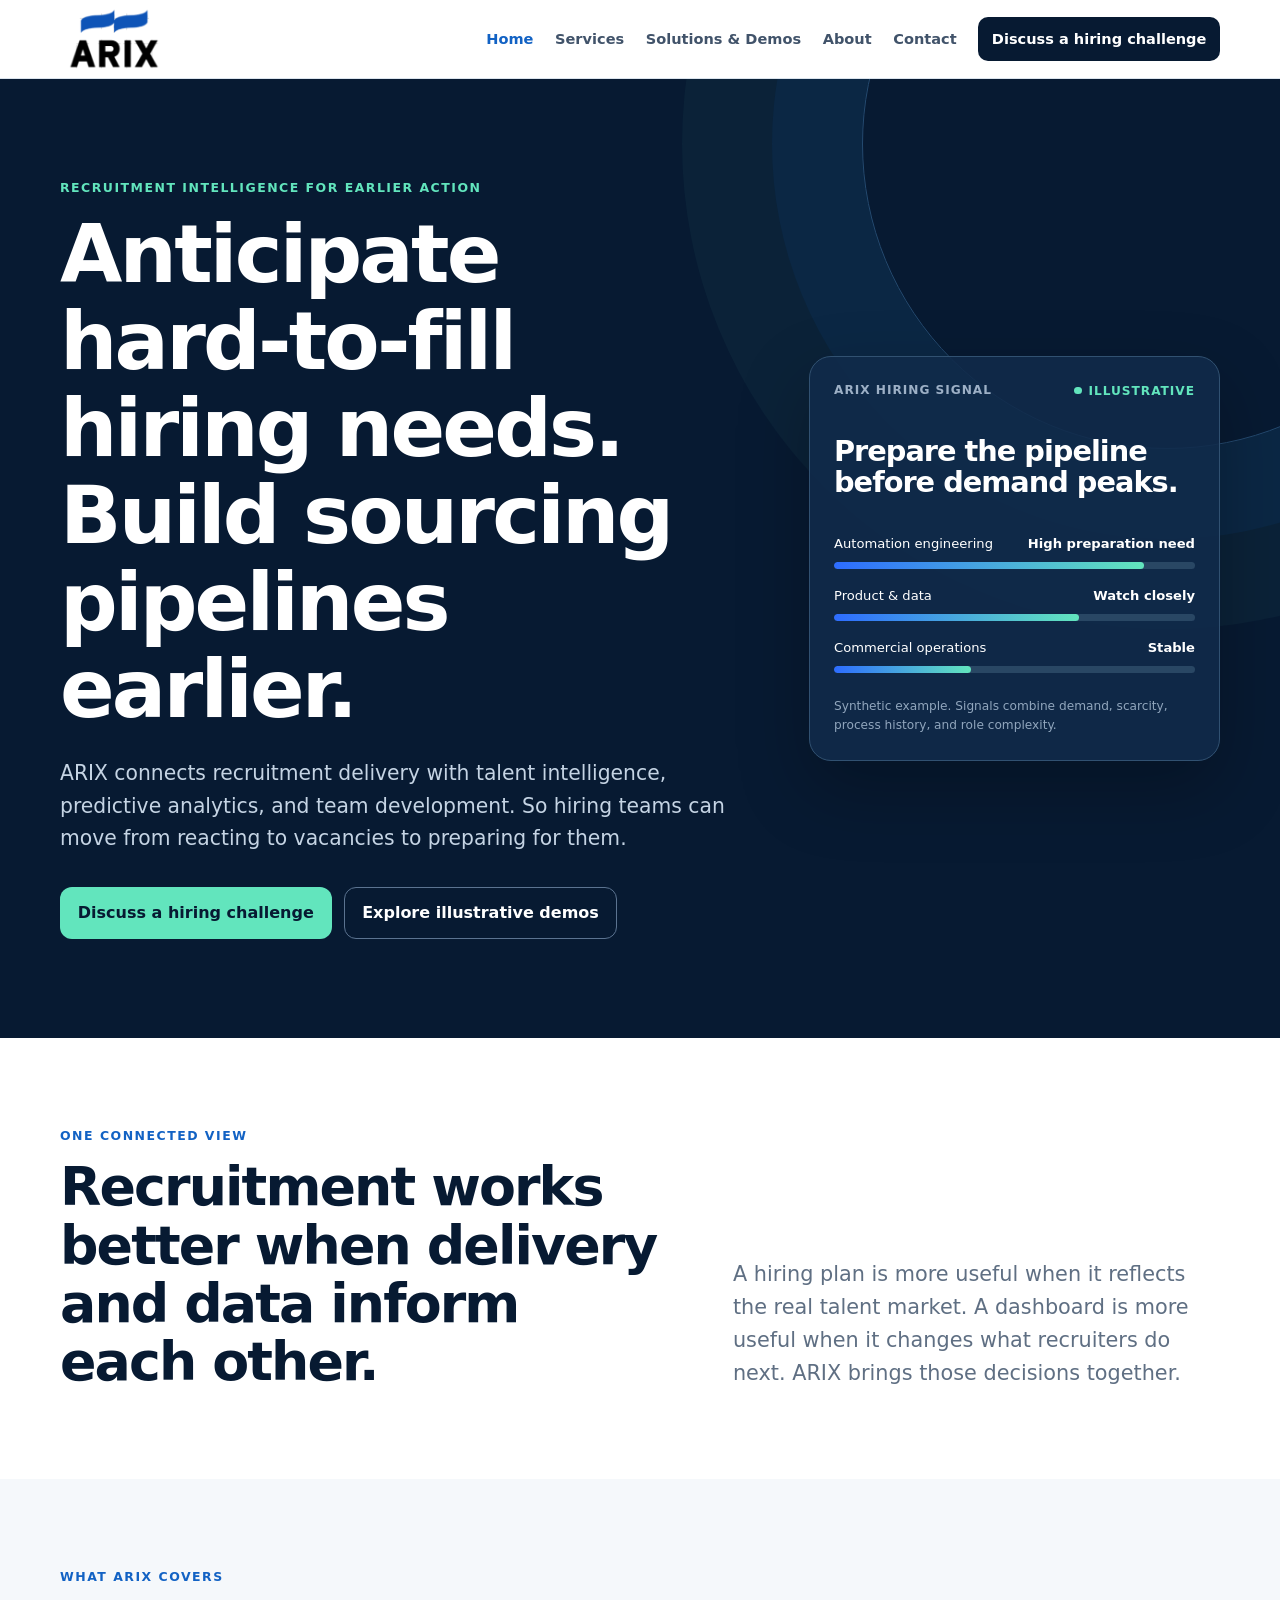
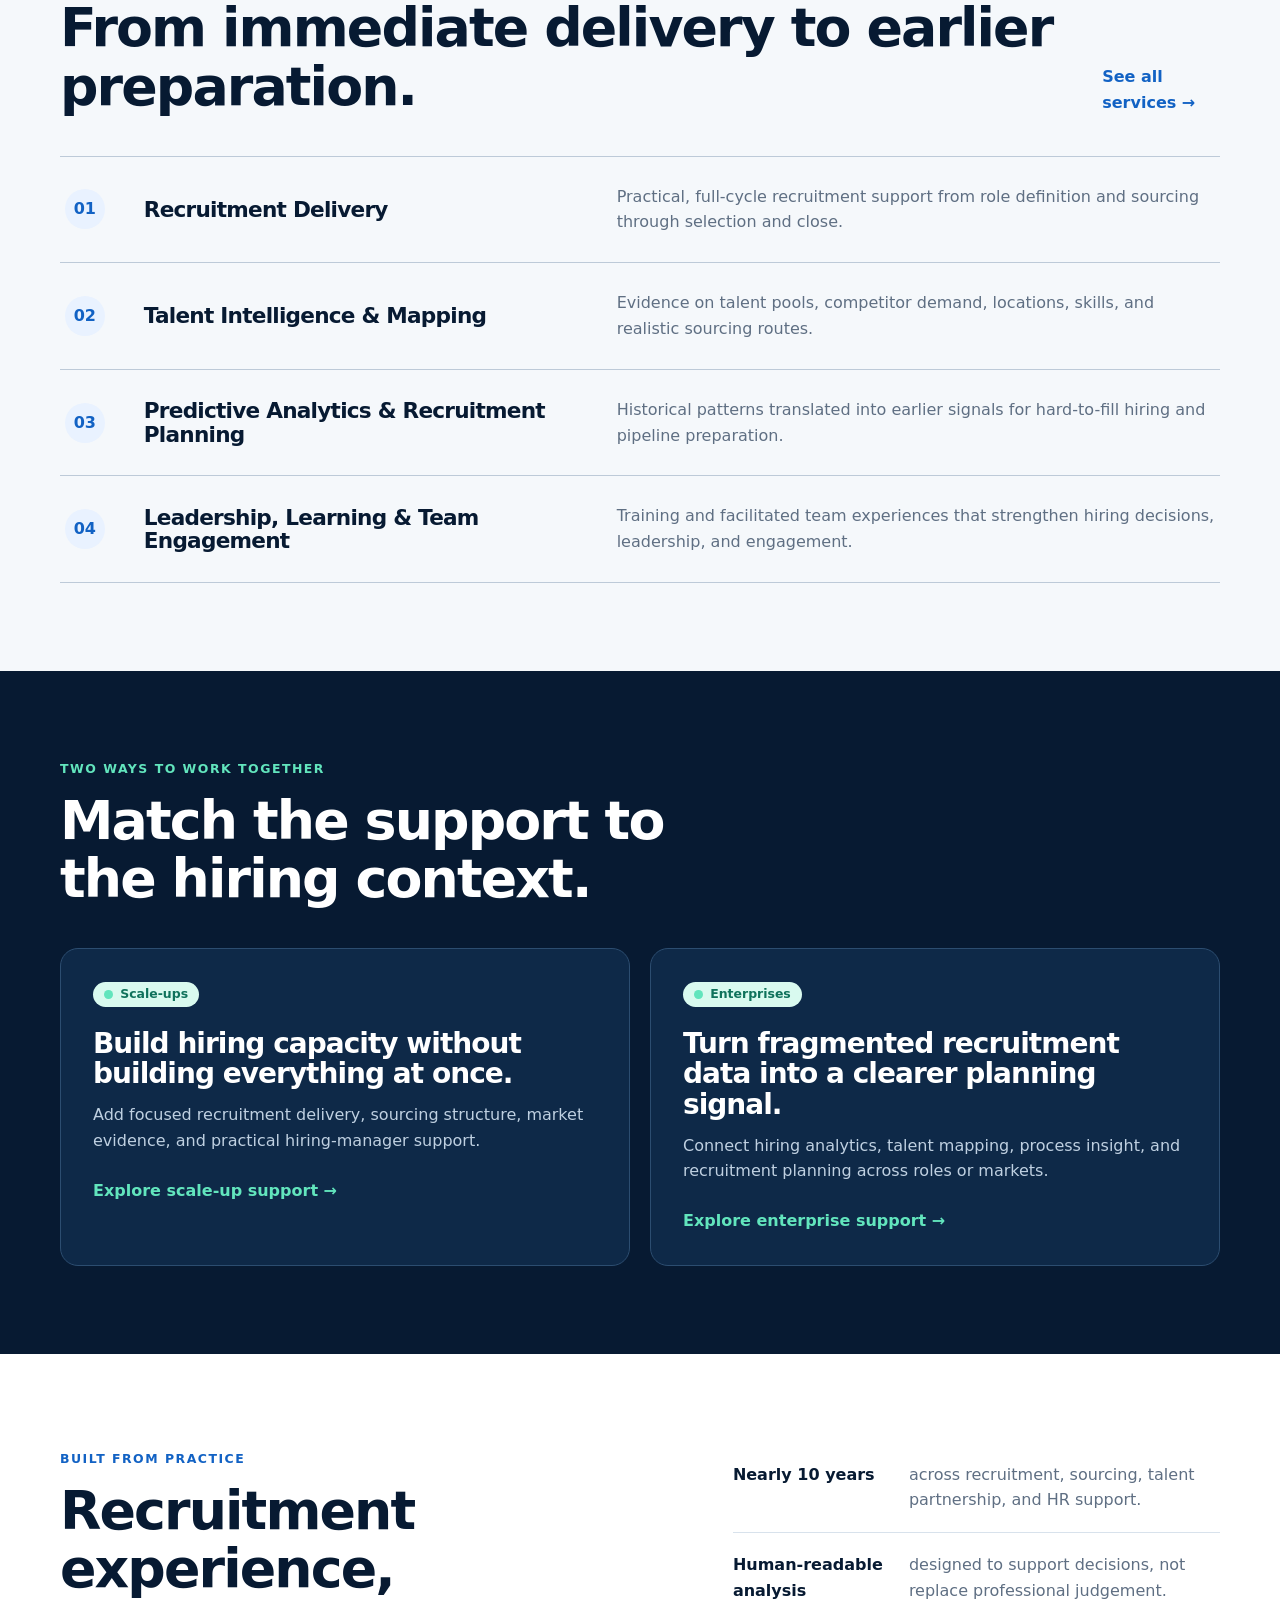
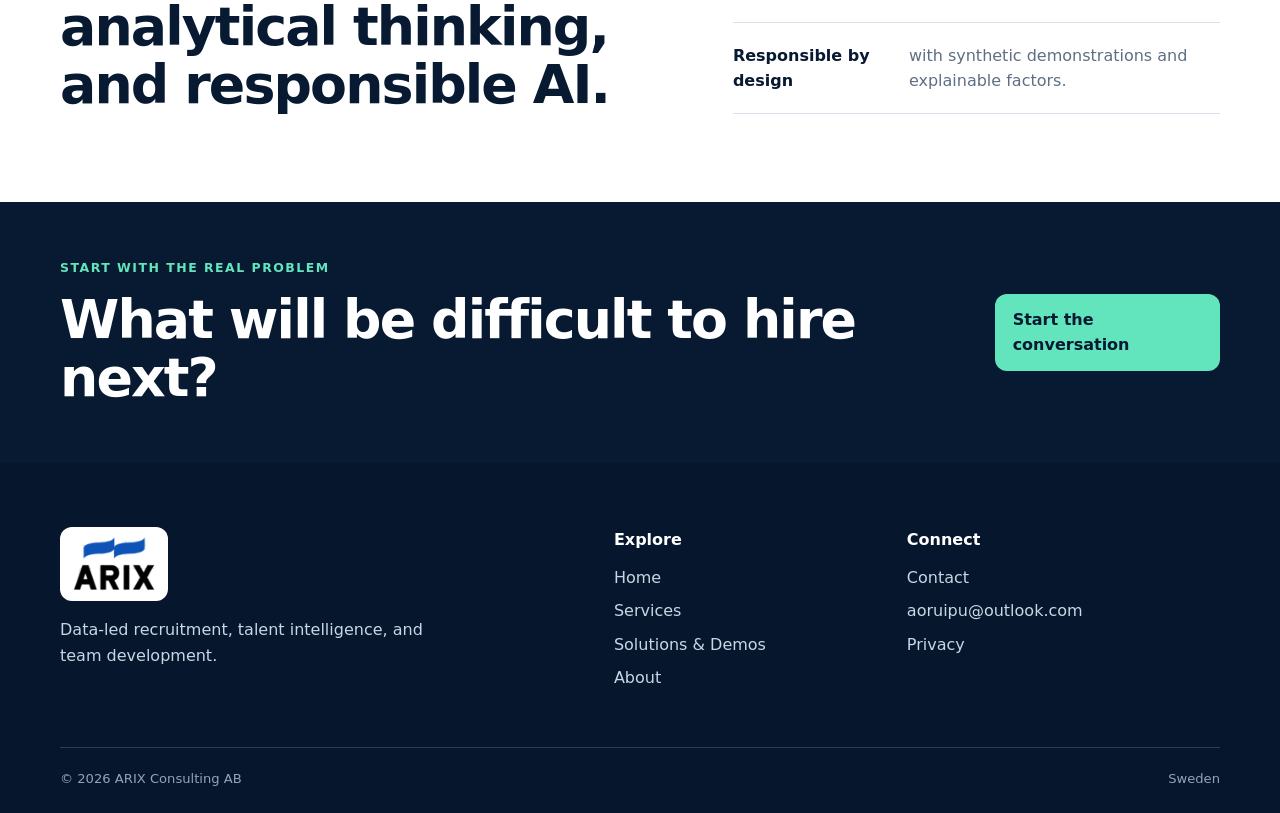
==== index.html @ 508da56c "Deploy ARIX consulting website" ====
<!DOCTYPE html><html lang="en"> <head><meta charset="UTF-8"><meta name="viewport" content="width=device-width"><meta name="description" content="Anticipate hard-to-fill hiring needs and build sourcing pipelines earlier with recruitment delivery, talent intelligence, predictive analytics, and team development."><meta name="theme-color" content="#071a32"><meta name="robots" content="index,follow"><link rel="icon" href="/favicon.svg"><link rel="canonical" href="https://example.com/"><title>ARIX | Data-led recruitment and talent intelligence</title><link rel="stylesheet" href="/_astro/index.DcB9G09a.css">
<link rel="stylesheet" href="/_astro/about.lXpp7TNr.css"><link rel="stylesheet" href="/site-fixes.css"></head> <body> <a class="skip-link" href="#main-content">Skip to content</a> <header class="site-header" data-astro-cid-3ef6ksr2> <div class="container nav-wrap" data-astro-cid-3ef6ksr2> <span class="brand" aria-label="ARIX" data-astro-cid-3ef6ksr2><img src="/brand/arix-logo-clean.png" width="108" height="66" alt="ARIX" data-astro-cid-3ef6ksr2></span> <button class="menu-button" type="button" aria-expanded="false" aria-controls="site-nav" data-astro-cid-3ef6ksr2><span data-astro-cid-3ef6ksr2></span><span data-astro-cid-3ef6ksr2></span><span data-astro-cid-3ef6ksr2></span><span class="sr-only" data-astro-cid-3ef6ksr2>Open navigation</span></button> <nav id="site-nav" aria-label="Primary navigation" data-astro-cid-3ef6ksr2> <a class="active" href="/" data-astro-cid-3ef6ksr2>Home</a><a href="/services/" data-astro-cid-3ef6ksr2>Services</a><a href="/solutions/" data-astro-cid-3ef6ksr2>Solutions &amp; Demos</a><a href="/about/" data-astro-cid-3ef6ksr2>About</a><a href="/contact/" data-astro-cid-3ef6ksr2>Contact</a> <a class="nav-cta" href="/contact/" data-astro-cid-3ef6ksr2>Discuss a hiring challenge</a> </nav> </div> </header> <script type="module">const t=document.querySelector(".menu-button"),n=document.querySelector("#site-nav");t?.addEventListener("click",()=>{const e=t.getAttribute("aria-expanded")==="true";t.setAttribute("aria-expanded",String(!e)),n?.classList.toggle("open",!e)});</script>  <main id="main-content"> <section class="hero" data-astro-cid-j7pv25f6> <div class="container hero-grid" data-astro-cid-j7pv25f6> <div data-astro-cid-j7pv25f6> <p class="eyebrow mint" data-astro-cid-j7pv25f6>Recruitment intelligence for earlier action</p> <h1 data-astro-cid-j7pv25f6>Anticipate hard-to-fill hiring needs. Build sourcing pipelines earlier.</h1> <p class="hero-lede" data-astro-cid-j7pv25f6>ARIX connects recruitment delivery with talent intelligence, predictive analytics, and team development. So hiring teams can move from reacting to vacancies to preparing for them.</p> <div class="button-row" data-astro-cid-j7pv25f6><a class="button mint" href="/contact/" data-astro-cid-j7pv25f6>Discuss a hiring challenge</a><a class="button hero-secondary" href="/solutions/" data-astro-cid-j7pv25f6>Explore illustrative demos</a></div> </div> <div class="signal-card" aria-label="Illustrative hiring signal preview" data-astro-cid-j7pv25f6> <div class="signal-top" data-astro-cid-j7pv25f6><span data-astro-cid-j7pv25f6>ARIX hiring signal</span><span class="live" data-astro-cid-j7pv25f6><i data-astro-cid-j7pv25f6></i> Illustrative</span></div> <h2 data-astro-cid-j7pv25f6>Prepare the pipeline before demand peaks.</h2> <div class="signal-row" data-astro-cid-j7pv25f6><span data-astro-cid-j7pv25f6>Automation engineering</span><strong data-astro-cid-j7pv25f6>High preparation need</strong></div> <div class="meter" data-astro-cid-j7pv25f6><i style="width:86%" data-astro-cid-j7pv25f6></i></div> <div class="signal-row" data-astro-cid-j7pv25f6><span data-astro-cid-j7pv25f6>Product & data</span><strong data-astro-cid-j7pv25f6>Watch closely</strong></div> <div class="meter" data-astro-cid-j7pv25f6><i style="width:68%" data-astro-cid-j7pv25f6></i></div> <div class="signal-row" data-astro-cid-j7pv25f6><span data-astro-cid-j7pv25f6>Commercial operations</span><strong data-astro-cid-j7pv25f6>Stable</strong></div> <div class="meter" data-astro-cid-j7pv25f6><i style="width:38%" data-astro-cid-j7pv25f6></i></div> <p class="small-note" data-astro-cid-j7pv25f6>Synthetic example. Signals combine demand, scarcity, process history, and role complexity.</p> </div> </div> </section> <section class="section intro" data-astro-cid-j7pv25f6> <div class="container intro-grid" data-astro-cid-j7pv25f6> <div data-astro-cid-j7pv25f6><p class="eyebrow" data-astro-cid-j7pv25f6>One connected view</p><h2 data-astro-cid-j7pv25f6>Recruitment works better when delivery and data inform each other.</h2></div> <div data-astro-cid-j7pv25f6><p class="lede" data-astro-cid-j7pv25f6>A hiring plan is more useful when it reflects the real talent market. A dashboard is more useful when it changes what recruiters do next. ARIX brings those decisions together.</p></div> </div> </section> <section class="section services-section" data-astro-cid-j7pv25f6> <div class="container" data-astro-cid-j7pv25f6> <div class="section-head" data-astro-cid-j7pv25f6><div data-astro-cid-j7pv25f6><p class="eyebrow" data-astro-cid-j7pv25f6>What ARIX covers</p><h2 data-astro-cid-j7pv25f6>From immediate delivery to earlier preparation.</h2></div><a href="/services/" data-astro-cid-j7pv25f6>See all services <span aria-hidden="true" data-astro-cid-j7pv25f6>→</span></a></div> <div class="service-list" data-astro-cid-j7pv25f6><article data-astro-cid-j7pv25f6><span data-astro-cid-j7pv25f6>01</span><h3 data-astro-cid-j7pv25f6>Recruitment Delivery</h3><p data-astro-cid-j7pv25f6>Practical, full-cycle recruitment support from role definition and sourcing through selection and close.</p></article><article data-astro-cid-j7pv25f6><span data-astro-cid-j7pv25f6>02</span><h3 data-astro-cid-j7pv25f6>Talent Intelligence &amp; Mapping</h3><p data-astro-cid-j7pv25f6>Evidence on talent pools, competitor demand, locations, skills, and realistic sourcing routes.</p></article><article data-astro-cid-j7pv25f6><span data-astro-cid-j7pv25f6>03</span><h3 data-astro-cid-j7pv25f6>Predictive Analytics &amp; Recruitment Planning</h3><p data-astro-cid-j7pv25f6>Historical patterns translated into earlier signals for hard-to-fill hiring and pipeline preparation.</p></article><article data-astro-cid-j7pv25f6><span data-astro-cid-j7pv25f6>04</span><h3 data-astro-cid-j7pv25f6>Leadership, Learning &amp; Team Engagement</h3><p data-astro-cid-j7pv25f6>Training and facilitated team experiences that strengthen hiring decisions, leadership, and engagement.</p></article></div> </div> </section> <section class="section audience-section" data-astro-cid-j7pv25f6> <div class="container" data-astro-cid-j7pv25f6><p class="eyebrow mint" data-astro-cid-j7pv25f6>Two ways to work together</p><h2 data-astro-cid-j7pv25f6>Match the support to the hiring context.</h2> <div class="grid-2 audience-grid" data-astro-cid-j7pv25f6> <article data-astro-cid-j7pv25f6><span class="pill" data-astro-cid-j7pv25f6><i class="dot" data-astro-cid-j7pv25f6></i> Scale-ups</span><h3 data-astro-cid-j7pv25f6>Build hiring capacity without building everything at once.</h3><p data-astro-cid-j7pv25f6>Add focused recruitment delivery, sourcing structure, market evidence, and practical hiring-manager support.</p><a href="/contact/?interest=Recruitment%20Delivery" data-astro-cid-j7pv25f6>Explore scale-up support →</a></article> <article data-astro-cid-j7pv25f6><span class="pill" data-astro-cid-j7pv25f6><i class="dot" data-astro-cid-j7pv25f6></i> Enterprises</span><h3 data-astro-cid-j7pv25f6>Turn fragmented recruitment data into a clearer planning signal.</h3><p data-astro-cid-j7pv25f6>Connect hiring analytics, talent mapping, process insight, and recruitment planning across roles or markets.</p><a href="/contact/?interest=Predictive%20Analytics" data-astro-cid-j7pv25f6>Explore enterprise support →</a></article> </div> </div> </section> <section class="section proof-section" data-astro-cid-j7pv25f6> <div class="container proof-grid" data-astro-cid-j7pv25f6><div data-astro-cid-j7pv25f6><p class="eyebrow" data-astro-cid-j7pv25f6>Built from practice</p><h2 data-astro-cid-j7pv25f6>Recruitment experience, analytical thinking, and responsible AI.</h2></div><div class="proof-points" data-astro-cid-j7pv25f6><p data-astro-cid-j7pv25f6><strong data-astro-cid-j7pv25f6>Nearly 10 years</strong><span data-astro-cid-j7pv25f6>across recruitment, sourcing, talent partnership, and HR support.</span></p><p data-astro-cid-j7pv25f6><strong data-astro-cid-j7pv25f6>Human-readable analysis</strong><span data-astro-cid-j7pv25f6>designed to support decisions, not replace professional judgement.</span></p><p data-astro-cid-j7pv25f6><strong data-astro-cid-j7pv25f6>Responsible by design</strong><span data-astro-cid-j7pv25f6>with synthetic demonstrations and explainable factors.</span></p></div></div> </section> <section class="section-sm cta" data-astro-cid-j7pv25f6><div class="container cta-inner" data-astro-cid-j7pv25f6><div data-astro-cid-j7pv25f6><p class="eyebrow mint" data-astro-cid-j7pv25f6>Start with the real problem</p><h2 data-astro-cid-j7pv25f6>What will be difficult to hire next?</h2></div><a class="button mint" href="/contact/" data-astro-cid-j7pv25f6>Start the conversation</a></div></section> </main> <footer data-astro-cid-sz7xmlte> <div class="container footer-grid" data-astro-cid-sz7xmlte> <div data-astro-cid-sz7xmlte><img src="/brand/arix-logo-clean.png" width="96" height="76" alt="ARIX" data-astro-cid-sz7xmlte><p data-astro-cid-sz7xmlte>Data-led recruitment, talent intelligence, and team development.</p></div> <div data-astro-cid-sz7xmlte><strong data-astro-cid-sz7xmlte>Explore</strong><a href="/" data-astro-cid-sz7xmlte>Home</a><a href="/services/" data-astro-cid-sz7xmlte>Services</a><a href="/solutions/" data-astro-cid-sz7xmlte>Solutions & Demos</a><a href="/about/" data-astro-cid-sz7xmlte>About</a></div> <div data-astro-cid-sz7xmlte><strong data-astro-cid-sz7xmlte>Connect</strong><a href="/contact/" data-astro-cid-sz7xmlte>Contact</a><a href="mailto:aoruipu@outlook.com" data-astro-cid-sz7xmlte>aoruipu@outlook.com</a><a href="/privacy/" data-astro-cid-sz7xmlte>Privacy</a></div> </div> <div class="container legal" data-astro-cid-sz7xmlte><span data-astro-cid-sz7xmlte>© 2026 ARIX Consulting AB</span><span data-astro-cid-sz7xmlte>Sweden</span></div> </footer>  </body></html>
---- _astro/index.DcB9G09a.css ----
.hero[data-astro-cid-j7pv25f6]{position:relative;overflow:hidden;padding:6.2rem 0;background:var(--navy);color:#fff}.hero[data-astro-cid-j7pv25f6]:after{content:"";position:absolute;right:-12rem;top:-15rem;width:38rem;height:38rem;border:1px solid #244a70;border-radius:50%;box-shadow:0 0 0 90px #1262c414,0 0 0 180px #62e5bd0a}.hero-grid[data-astro-cid-j7pv25f6]{position:relative;z-index:1;display:grid;grid-template-columns:1.25fr .75fr;align-items:center;gap:4rem}.hero[data-astro-cid-j7pv25f6] h1[data-astro-cid-j7pv25f6]{color:#fff;font-size:clamp(3rem,6.3vw,6.15rem)}.hero-lede[data-astro-cid-j7pv25f6]{max-width:780px;margin:1.5rem 0 2rem;color:#c5d4e4;font-size:clamp(1.05rem,1.9vw,1.27rem)}.hero-secondary[data-astro-cid-j7pv25f6]{color:#fff;border-color:#5b7390;background:transparent}.hero-secondary[data-astro-cid-j7pv25f6]:hover{background:#102b4b}.signal-card[data-astro-cid-j7pv25f6]{padding:1.5rem;border:1px solid #315171;border-radius:22px;background:#102b4be0;box-shadow:0 28px 70px #00000040}.signal-top[data-astro-cid-j7pv25f6]{display:flex;justify-content:space-between;color:#9db0c6;font-size:.76rem;font-weight:800;text-transform:uppercase;letter-spacing:.08em}.live[data-astro-cid-j7pv25f6]{color:var(--mint)}.live[data-astro-cid-j7pv25f6] i[data-astro-cid-j7pv25f6]{display:inline-block;width:.48rem;height:.48rem;border-radius:50%;background:currentColor}.signal-card[data-astro-cid-j7pv25f6] h2[data-astro-cid-j7pv25f6]{margin:2.2rem 0;color:#fff;font-size:1.8rem}.signal-row[data-astro-cid-j7pv25f6]{display:flex;justify-content:space-between;gap:1rem;margin-top:1rem;font-size:.82rem}.signal-row[data-astro-cid-j7pv25f6] strong[data-astro-cid-j7pv25f6]{color:#fff;text-align:right}.meter[data-astro-cid-j7pv25f6]{height:7px;margin-top:.5rem;overflow:hidden;border-radius:9px;background:#294764}.meter[data-astro-cid-j7pv25f6] i[data-astro-cid-j7pv25f6]{display:block;height:100%;border-radius:inherit;background:linear-gradient(90deg,var(--blue-bright),var(--mint))}.small-note[data-astro-cid-j7pv25f6]{margin-top:1.5rem;color:#91a6bd;font-size:.76rem}.intro-grid[data-astro-cid-j7pv25f6],.proof-grid[data-astro-cid-j7pv25f6]{display:grid;grid-template-columns:1fr .8fr;align-items:end;gap:4rem}.services-section[data-astro-cid-j7pv25f6]{background:var(--surface)}.section-head[data-astro-cid-j7pv25f6]{display:flex;align-items:end;justify-content:space-between;gap:2rem;margin-bottom:2.5rem}.section-head[data-astro-cid-j7pv25f6] a[data-astro-cid-j7pv25f6]{color:var(--blue);font-weight:800;text-decoration:none}.service-list[data-astro-cid-j7pv25f6]{border-top:1px solid #bdcad8}.service-list[data-astro-cid-j7pv25f6] article[data-astro-cid-j7pv25f6]{display:grid;grid-template-columns:55px .75fr 1fr;align-items:start;gap:1.5rem;padding:1.7rem .3rem;border-bottom:1px solid #bdcad8}.service-list[data-astro-cid-j7pv25f6] article[data-astro-cid-j7pv25f6]>span[data-astro-cid-j7pv25f6]{color:var(--blue);font-weight:850}.service-list[data-astro-cid-j7pv25f6] p[data-astro-cid-j7pv25f6]{color:var(--muted)}.audience-section[data-astro-cid-j7pv25f6]{background:var(--navy);color:#fff}.audience-section[data-astro-cid-j7pv25f6] h2[data-astro-cid-j7pv25f6]{max-width:700px;color:#fff}.audience-grid[data-astro-cid-j7pv25f6]{margin-top:2.5rem}.audience-grid[data-astro-cid-j7pv25f6] article[data-astro-cid-j7pv25f6]{padding:2rem;border:1px solid #2c4d70;border-radius:var(--radius);background:#0e2948}.audience-grid[data-astro-cid-j7pv25f6] h3[data-astro-cid-j7pv25f6]{margin:1.4rem 0 .8rem;color:#fff;font-size:1.75rem}.audience-grid[data-astro-cid-j7pv25f6] p[data-astro-cid-j7pv25f6]{color:#bfd0e1}.audience-grid[data-astro-cid-j7pv25f6] a[data-astro-cid-j7pv25f6]{display:inline-block;margin-top:1.5rem;color:var(--mint);font-weight:800;text-decoration:none}.proof-points[data-astro-cid-j7pv25f6] p[data-astro-cid-j7pv25f6]{display:grid;grid-template-columns:160px 1fr;gap:1rem;padding:1.2rem 0;border-bottom:1px solid var(--line)}.proof-points[data-astro-cid-j7pv25f6] strong[data-astro-cid-j7pv25f6]{color:var(--navy)}.proof-points[data-astro-cid-j7pv25f6] span[data-astro-cid-j7pv25f6]{color:var(--muted)}.cta[data-astro-cid-j7pv25f6]{background:var(--navy)}.cta-inner[data-astro-cid-j7pv25f6]{display:flex;align-items:center;justify-content:space-between;gap:2rem}.cta[data-astro-cid-j7pv25f6] h2[data-astro-cid-j7pv25f6]{color:#fff}@media(max-width:900px){.hero-grid[data-astro-cid-j7pv25f6]{grid-template-columns:1fr}.signal-card[data-astro-cid-j7pv25f6]{max-width:650px}.intro-grid[data-astro-cid-j7pv25f6],.proof-grid[data-astro-cid-j7pv25f6]{grid-template-columns:1fr;gap:2rem}.service-list[data-astro-cid-j7pv25f6] article[data-astro-cid-j7pv25f6]{grid-template-columns:42px 1fr}.service-list[data-astro-cid-j7pv25f6] p[data-astro-cid-j7pv25f6]{grid-column:2}}@media(max-width:620px){.hero[data-astro-cid-j7pv25f6]{padding:4.2rem 0}.section-head[data-astro-cid-j7pv25f6],.cta-inner[data-astro-cid-j7pv25f6]{align-items:flex-start;flex-direction:column}.service-list[data-astro-cid-j7pv25f6] article[data-astro-cid-j7pv25f6]{gap:.7rem}.proof-points[data-astro-cid-j7pv25f6] p[data-astro-cid-j7pv25f6]{grid-template-columns:1fr;gap:.3rem}}
---- _astro/about.lXpp7TNr.css ----
.site-header[data-astro-cid-3ef6ksr2]{position:sticky;top:0;z-index:50;border-bottom:1px solid rgba(216,226,236,.9);background:#fffffff0;backdrop-filter:blur(14px)}.nav-wrap[data-astro-cid-3ef6ksr2]{display:flex;min-height:78px;align-items:center;justify-content:space-between;gap:1.5rem}.brand[data-astro-cid-3ef6ksr2]{display:inline-flex;align-items:center}.brand[data-astro-cid-3ef6ksr2] img[data-astro-cid-3ef6ksr2]{width:94px;height:auto;display:block}nav[data-astro-cid-3ef6ksr2]{display:flex;align-items:center;gap:1.35rem}nav[data-astro-cid-3ef6ksr2] a[data-astro-cid-3ef6ksr2]{color:#41536a;font-size:.91rem;font-weight:750;text-decoration:none}nav[data-astro-cid-3ef6ksr2] a[data-astro-cid-3ef6ksr2]:hover,nav[data-astro-cid-3ef6ksr2] a[data-astro-cid-3ef6ksr2].active{color:var(--blue)}nav[data-astro-cid-3ef6ksr2] .nav-cta[data-astro-cid-3ef6ksr2]{padding:.65rem .85rem;border-radius:10px;background:var(--navy);color:#fff}nav[data-astro-cid-3ef6ksr2] .nav-cta[data-astro-cid-3ef6ksr2]:hover{color:#fff;background:var(--blue)}.menu-button[data-astro-cid-3ef6ksr2]{display:none;width:46px;height:44px;border:1px solid var(--line);border-radius:10px;background:#fff;padding:10px}.menu-button[data-astro-cid-3ef6ksr2] span[data-astro-cid-3ef6ksr2]:not(.sr-only){display:block;height:2px;margin:4px 0;background:var(--navy)}@media(max-width:850px){.menu-button[data-astro-cid-3ef6ksr2]{display:block}nav[data-astro-cid-3ef6ksr2]{position:absolute;inset:78px 0 auto;display:none;align-items:stretch;padding:1rem;border-bottom:1px solid var(--line);background:#fff;box-shadow:var(--shadow)}nav[data-astro-cid-3ef6ksr2].open{display:grid}nav[data-astro-cid-3ef6ksr2] a[data-astro-cid-3ef6ksr2]{padding:.7rem}nav[data-astro-cid-3ef6ksr2] .nav-cta[data-astro-cid-3ef6ksr2]{text-align:center}}footer[data-astro-cid-sz7xmlte]{padding:4rem 0 1.5rem;background:#06172d;color:#c8d6e5}.footer-grid[data-astro-cid-sz7xmlte]{display:grid;grid-template-columns:2fr 1fr 1.2fr;gap:2rem}img[data-astro-cid-sz7xmlte]{width:88px;filter:brightness(0) invert(1);opacity:.96}p[data-astro-cid-sz7xmlte]{max-width:390px;margin-top:1rem}strong[data-astro-cid-sz7xmlte]{display:block;margin-bottom:.75rem;color:#fff}a[data-astro-cid-sz7xmlte]{display:block;margin:.5rem 0;color:#c8d6e5;text-decoration:none}a[data-astro-cid-sz7xmlte]:hover{color:var(--mint)}.legal[data-astro-cid-sz7xmlte]{display:flex;justify-content:space-between;gap:1rem;margin-top:3rem;padding-top:1.25rem;border-top:1px solid #28405b;color:#91a4b9;font-size:.82rem}@media(max-width:650px){.footer-grid[data-astro-cid-sz7xmlte]{grid-template-columns:1fr}}:root{--navy: #071a32;--navy-2: #102b4b;--blue: #1262c4;--blue-bright: #2d6cff;--mint: #62e5bd;--mint-soft: #d9faef;--ink: #162944;--muted: #5f6f83;--line: #d8e2ec;--surface: #f5f8fb;--white: #ffffff;--radius: 18px;--shadow: 0 18px 50px rgba(7, 26, 50, .11);font-family:Inter,ui-sans-serif,system-ui,-apple-system,BlinkMacSystemFont,Segoe UI,sans-serif;color:var(--ink);background:var(--white);font-synthesis:none}*{box-sizing:border-box}html{scroll-behavior:smooth}body{margin:0;min-width:320px;background:var(--white);line-height:1.6}img,svg,canvas{max-width:100%}a{color:inherit}button,input,select,textarea{font:inherit}button,a{-webkit-tap-highlight-color:transparent}:focus-visible{outline:3px solid var(--mint);outline-offset:3px}.skip-link{position:fixed;left:1rem;top:-5rem;z-index:100;padding:.75rem 1rem;background:var(--mint);color:var(--navy);font-weight:800;border-radius:10px}.skip-link:focus{top:1rem}.container{width:min(1160px,calc(100% - 2rem));margin-inline:auto}.section{padding:5.5rem 0}.section-sm{padding:3.5rem 0}.eyebrow{margin:0 0 .8rem;color:var(--blue);font-size:.78rem;font-weight:850;letter-spacing:.12em;text-transform:uppercase}.eyebrow.mint{color:var(--mint)}h1,h2,h3{margin:0;color:var(--navy);line-height:1.08;letter-spacing:-.035em}h1{font-size:clamp(2.65rem,7vw,5.8rem);max-width:1000px}h2{font-size:clamp(2rem,4.2vw,3.7rem)}h3{font-size:1.35rem}p{margin:0}.lede{max-width:750px;color:var(--muted);font-size:clamp(1.05rem,2vw,1.3rem)}.button{display:inline-flex;min-height:48px;align-items:center;justify-content:center;gap:.55rem;padding:.75rem 1.05rem;border:1px solid transparent;border-radius:12px;background:var(--blue);color:var(--white);font-weight:800;text-decoration:none;cursor:pointer;transition:transform .18s ease,background .18s ease,border-color .18s ease}.button:hover{transform:translateY(-2px);background:#0e51a5}.button.secondary{background:transparent;color:var(--navy);border-color:#9fb1c5}.button.secondary:hover{border-color:var(--blue);background:#edf5ff}.button.mint{background:var(--mint);color:var(--navy)}.button.mint:hover{background:#48d5aa}.button-row{display:flex;flex-wrap:wrap;gap:.8rem}.grid-2{display:grid;grid-template-columns:repeat(2,minmax(0,1fr));gap:1.25rem}.grid-3{display:grid;grid-template-columns:repeat(3,minmax(0,1fr));gap:1.25rem}.grid-4{display:grid;grid-template-columns:repeat(4,minmax(0,1fr));gap:1rem}.card{border:1px solid var(--line);border-radius:var(--radius);background:var(--white);padding:1.5rem;box-shadow:0 8px 24px #071a320a}.card p{color:var(--muted)}.pill{display:inline-flex;align-items:center;gap:.45rem;border-radius:999px;padding:.38rem .7rem;background:var(--mint-soft);color:#0f725b;font-size:.78rem;font-weight:800}.dot{width:.55rem;height:.55rem;border-radius:50%;background:var(--mint);flex:0 0 auto}.dark-panel{background:var(--navy);color:var(--white)}.dark-panel h2,.dark-panel h3{color:var(--white)}.dark-panel p{color:#c7d4e2}.demo-label{display:inline-flex;align-items:center;gap:.5rem;margin-bottom:1rem;padding:.42rem .72rem;border:1px solid #a9bbcd;border-radius:999px;color:#52657b;font-size:.75rem;font-weight:800;text-transform:uppercase;letter-spacing:.07em}.page-hero{padding:4.5rem 0 3.5rem;background:linear-gradient(145deg,#f7fbff,#fff 62%,#edfff9);border-bottom:1px solid var(--line)}.page-hero h1{font-size:clamp(2.7rem,6vw,5rem);max-width:900px}.page-hero .lede{margin-top:1.35rem}.kicker-line{width:58px;height:5px;margin-bottom:1.4rem;border-radius:99px;background:var(--mint)}.sr-only{position:absolute;width:1px;height:1px;padding:0;margin:-1px;overflow:hidden;clip:rect(0,0,0,0);white-space:nowrap;border:0}@media(max-width:850px){.grid-4,.grid-3{grid-template-columns:repeat(2,minmax(0,1fr))}.section{padding:4rem 0}}@media(max-width:620px){.grid-4,.grid-3,.grid-2{grid-template-columns:1fr}.container{width:min(100% - 1.25rem,1160px)}h1{font-size:clamp(2.45rem,14vw,4rem)}}@media(prefers-reduced-motion:reduce){html{scroll-behavior:auto}*,*:before,*:after{animation-duration:.01ms!important;animation-iteration-count:1!important;transition-duration:.01ms!important}}
---- site-fixes.css ----
/* Shared refinements added to the packaged site. */
.brand {
  flex: 0 0 auto;
  overflow: hidden;
  width: 108px;
  height: 66px;
  cursor: default;
}

.brand img {
  width: 100% !important;
  height: 100% !important;
  object-fit: contain;
}

.footer-grid > div:first-child img {
  display: block;
  width: 108px;
  height: 74px;
  padding: 7px;
  border-radius: 12px;
  background: #fff;
  filter: none;
  opacity: 1;
  object-fit: contain;
}

.signal-card .meter i,
.factor-list b {
  transform: scaleX(0);
  transform-origin: left center;
  animation: arix-bar-reveal 900ms cubic-bezier(.22, 1, .36, 1) forwards;
}

.signal-card .meter:nth-of-type(5) i {
  animation-delay: 120ms;
}

.signal-card .meter:nth-of-type(7) i {
  animation-delay: 240ms;
}

.factor-list > div > div:nth-child(2) b { animation-delay: 80ms; }
.factor-list > div > div:nth-child(3) b { animation-delay: 160ms; }
.factor-list > div > div:nth-child(4) b { animation-delay: 240ms; }
.factor-list > div > div:nth-child(5) b { animation-delay: 320ms; }

@keyframes arix-bar-reveal {
  to { transform: scaleX(1); }
}

.service-list article {
  align-items: center !important;
}

.service-list article > span,
.service-title > span {
  display: inline-flex;
  width: 40px;
  height: 40px;
  align-items: center;
  justify-content: center;
  border-radius: 50%;
  background: #e9f2ff;
  font-variant-numeric: tabular-nums;
  line-height: 1;
}

.service-list article > span {
  justify-self: start;
}

.service-title > span {
  margin-top: .05rem;
}

.pill,
.live,
.insights li > span {
  line-height: 1;
}

.live {
  display: inline-flex;
  align-items: center;
  gap: .4rem;
}

.pill .dot,
.live i {
  align-self: center;
}

.insights li {
  align-items: start;
}

.insights li > span {
  margin-top: .05rem;
  font-variant-numeric: tabular-nums;
}

.metric-grid article {
  display: flex;
  min-height: 132px;
  flex-direction: column;
  justify-content: space-between;
}

.metric-grid strong,
.factor-list strong {
  font-variant-numeric: tabular-nums;
}

.future-grid {
  align-items: flex-start !important;
}

.future-grid > div {
  flex: 1 1 auto;
}

.learning-topics {
  display: grid;
  grid-template-columns: repeat(2, minmax(0, 1fr));
  gap: .85rem;
  max-width: 850px;
  margin: 1.5rem 0 0;
  padding: 0;
  list-style: none;
}

.learning-topics li {
  padding: 1rem;
  border: 1px solid var(--line);
  border-radius: 12px;
  background: var(--surface);
}

.learning-topics strong,
.learning-topics span {
  display: block;
}

.learning-topics strong {
  color: var(--navy);
}

.learning-topics span {
  margin-top: .35rem;
  color: var(--muted);
  font-size: .9rem;
  line-height: 1.5;
}

@media (max-width: 720px) {
  .brand {
    width: 96px;
    height: 60px;
  }

  .learning-topics {
    grid-template-columns: 1fr;
  }
}

@media (prefers-reduced-motion: reduce) {
  .signal-card .meter i,
  .factor-list b {
    transform: none;
    animation: none;
  }
}
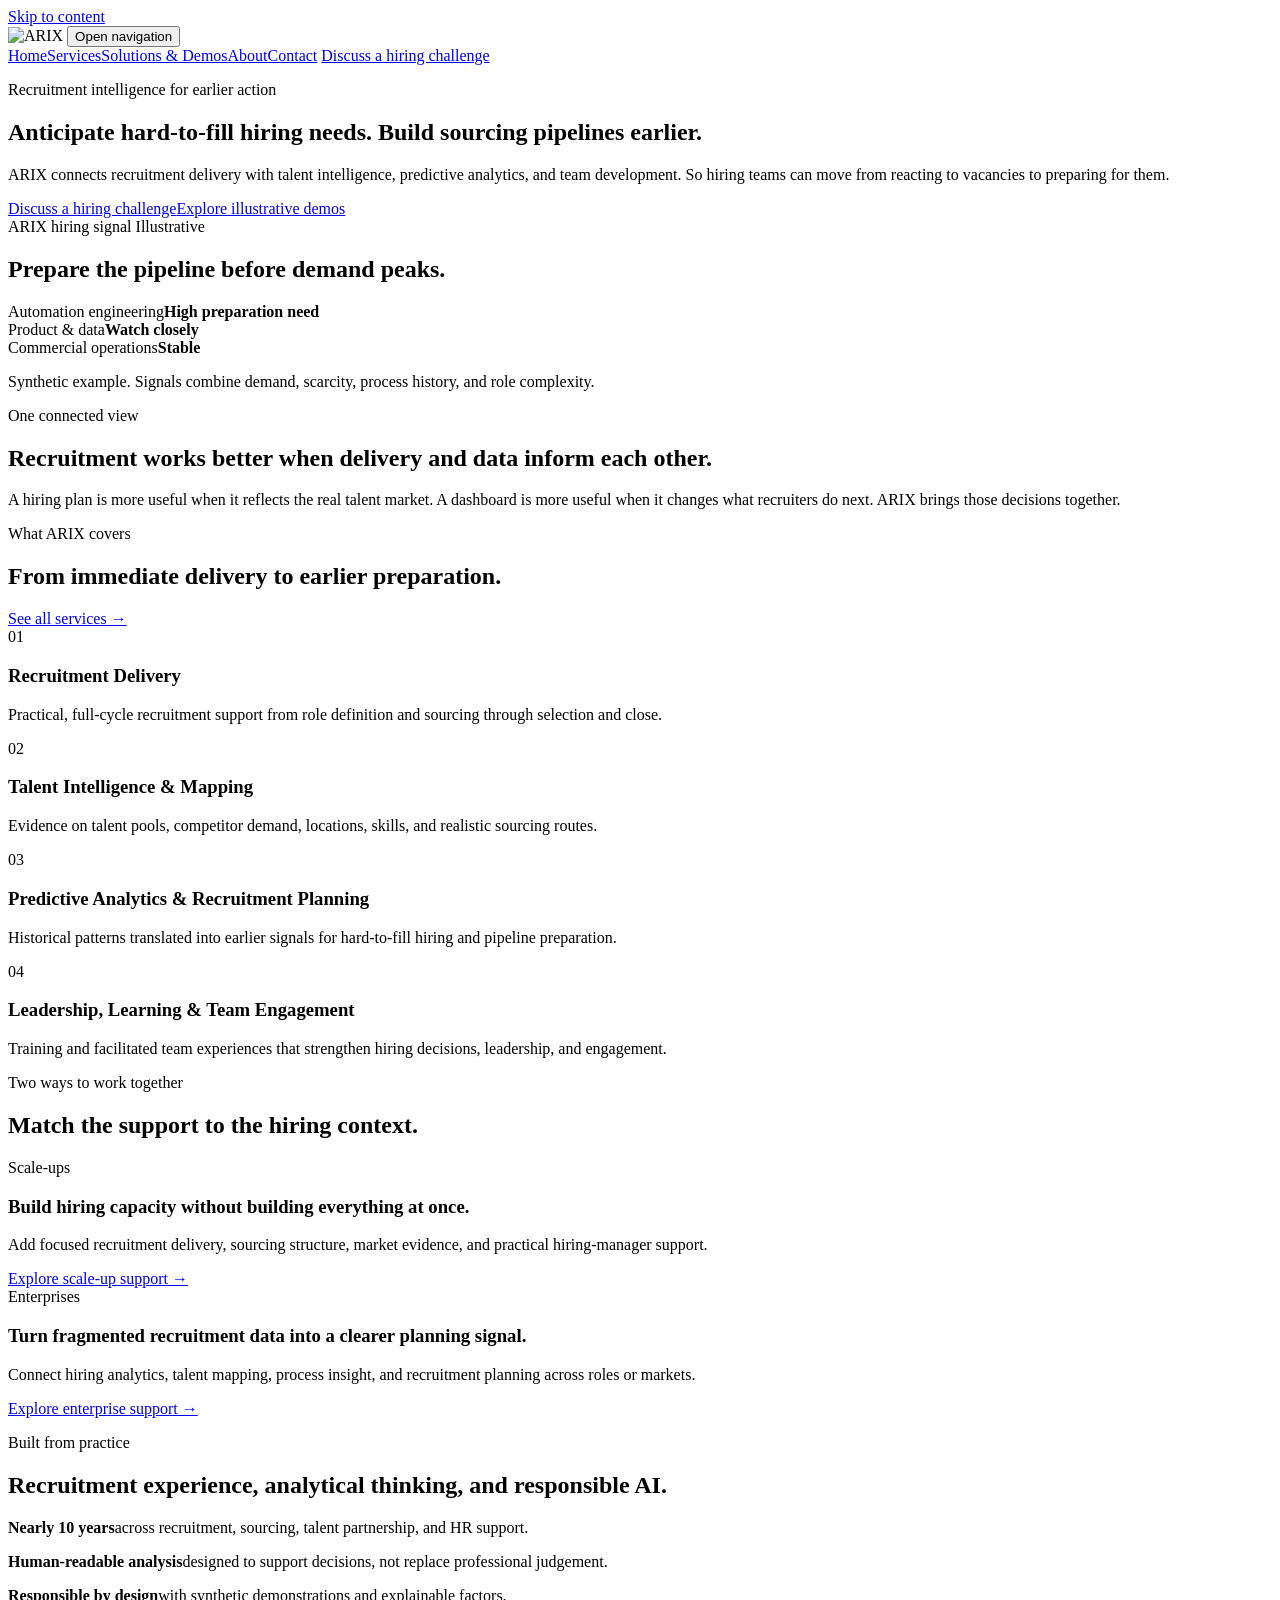
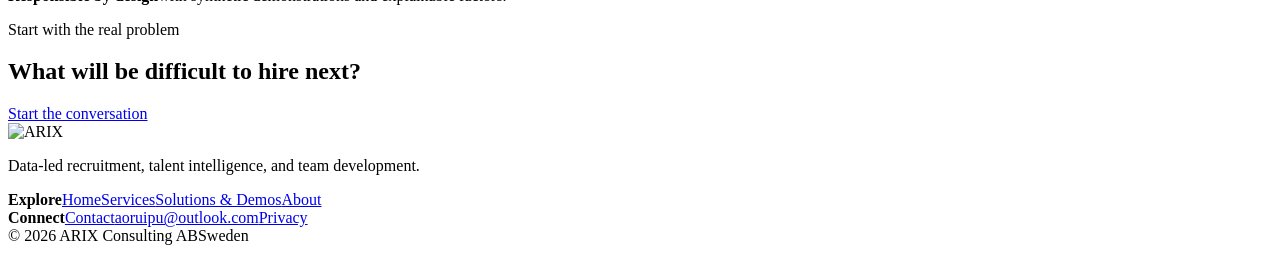
==== commit 6721861b: "Rewrite all paths to absolute /arixconsulting/ prefix" ====
--- a/index.html
+++ b/index.html
@@ -1,2 +1,2 @@
-<!DOCTYPE html><html lang="en"> <head><meta charset="UTF-8"><meta name="viewport" content="width=device-width"><meta name="description" content="Anticipate hard-to-fill hiring needs and build sourcing pipelines earlier with recruitment delivery, talent intelligence, predictive analytics, and team development."><meta name="theme-color" content="#071a32"><meta name="robots" content="index,follow"><link rel="icon" href="/favicon.svg"><link rel="canonical" href="https://example.com/"><title>ARIX | Data-led recruitment and talent intelligence</title><link rel="stylesheet" href="/_astro/index.DcB9G09a.css">
-<link rel="stylesheet" href="/_astro/about.lXpp7TNr.css"><link rel="stylesheet" href="/site-fixes.css"></head> <body> <a class="skip-link" href="#main-content">Skip to content</a> <header class="site-header" data-astro-cid-3ef6ksr2> <div class="container nav-wrap" data-astro-cid-3ef6ksr2> <span class="brand" aria-label="ARIX" data-astro-cid-3ef6ksr2><img src="/brand/arix-logo-clean.png" width="108" height="66" alt="ARIX" data-astro-cid-3ef6ksr2></span> <button class="menu-button" type="button" aria-expanded="false" aria-controls="site-nav" data-astro-cid-3ef6ksr2><span data-astro-cid-3ef6ksr2></span><span data-astro-cid-3ef6ksr2></span><span data-astro-cid-3ef6ksr2></span><span class="sr-only" data-astro-cid-3ef6ksr2>Open navigation</span></button> <nav id="site-nav" aria-label="Primary navigation" data-astro-cid-3ef6ksr2> <a class="active" href="/" data-astro-cid-3ef6ksr2>Home</a><a href="/services/" data-astro-cid-3ef6ksr2>Services</a><a href="/solutions/" data-astro-cid-3ef6ksr2>Solutions &amp; Demos</a><a href="/about/" data-astro-cid-3ef6ksr2>About</a><a href="/contact/" data-astro-cid-3ef6ksr2>Contact</a> <a class="nav-cta" href="/contact/" data-astro-cid-3ef6ksr2>Discuss a hiring challenge</a> </nav> </div> </header> <script type="module">const t=document.querySelector(".menu-button"),n=document.querySelector("#site-nav");t?.addEventListener("click",()=>{const e=t.getAttribute("aria-expanded")==="true";t.setAttribute("aria-expanded",String(!e)),n?.classList.toggle("open",!e)});</script>  <main id="main-content"> <section class="hero" data-astro-cid-j7pv25f6> <div class="container hero-grid" data-astro-cid-j7pv25f6> <div data-astro-cid-j7pv25f6> <p class="eyebrow mint" data-astro-cid-j7pv25f6>Recruitment intelligence for earlier action</p> <h1 data-astro-cid-j7pv25f6>Anticipate hard-to-fill hiring needs. Build sourcing pipelines earlier.</h1> <p class="hero-lede" data-astro-cid-j7pv25f6>ARIX connects recruitment delivery with talent intelligence, predictive analytics, and team development. So hiring teams can move from reacting to vacancies to preparing for them.</p> <div class="button-row" data-astro-cid-j7pv25f6><a class="button mint" href="/contact/" data-astro-cid-j7pv25f6>Discuss a hiring challenge</a><a class="button hero-secondary" href="/solutions/" data-astro-cid-j7pv25f6>Explore illustrative demos</a></div> </div> <div class="signal-card" aria-label="Illustrative hiring signal preview" data-astro-cid-j7pv25f6> <div class="signal-top" data-astro-cid-j7pv25f6><span data-astro-cid-j7pv25f6>ARIX hiring signal</span><span class="live" data-astro-cid-j7pv25f6><i data-astro-cid-j7pv25f6></i> Illustrative</span></div> <h2 data-astro-cid-j7pv25f6>Prepare the pipeline before demand peaks.</h2> <div class="signal-row" data-astro-cid-j7pv25f6><span data-astro-cid-j7pv25f6>Automation engineering</span><strong data-astro-cid-j7pv25f6>High preparation need</strong></div> <div class="meter" data-astro-cid-j7pv25f6><i style="width:86%" data-astro-cid-j7pv25f6></i></div> <div class="signal-row" data-astro-cid-j7pv25f6><span data-astro-cid-j7pv25f6>Product & data</span><strong data-astro-cid-j7pv25f6>Watch closely</strong></div> <div class="meter" data-astro-cid-j7pv25f6><i style="width:68%" data-astro-cid-j7pv25f6></i></div> <div class="signal-row" data-astro-cid-j7pv25f6><span data-astro-cid-j7pv25f6>Commercial operations</span><strong data-astro-cid-j7pv25f6>Stable</strong></div> <div class="meter" data-astro-cid-j7pv25f6><i style="width:38%" data-astro-cid-j7pv25f6></i></div> <p class="small-note" data-astro-cid-j7pv25f6>Synthetic example. Signals combine demand, scarcity, process history, and role complexity.</p> </div> </div> </section> <section class="section intro" data-astro-cid-j7pv25f6> <div class="container intro-grid" data-astro-cid-j7pv25f6> <div data-astro-cid-j7pv25f6><p class="eyebrow" data-astro-cid-j7pv25f6>One connected view</p><h2 data-astro-cid-j7pv25f6>Recruitment works better when delivery and data inform each other.</h2></div> <div data-astro-cid-j7pv25f6><p class="lede" data-astro-cid-j7pv25f6>A hiring plan is more useful when it reflects the real talent market. A dashboard is more useful when it changes what recruiters do next. ARIX brings those decisions together.</p></div> </div> </section> <section class="section services-section" data-astro-cid-j7pv25f6> <div class="container" data-astro-cid-j7pv25f6> <div class="section-head" data-astro-cid-j7pv25f6><div data-astro-cid-j7pv25f6><p class="eyebrow" data-astro-cid-j7pv25f6>What ARIX covers</p><h2 data-astro-cid-j7pv25f6>From immediate delivery to earlier preparation.</h2></div><a href="/services/" data-astro-cid-j7pv25f6>See all services <span aria-hidden="true" data-astro-cid-j7pv25f6>→</span></a></div> <div class="service-list" data-astro-cid-j7pv25f6><article data-astro-cid-j7pv25f6><span data-astro-cid-j7pv25f6>01</span><h3 data-astro-cid-j7pv25f6>Recruitment Delivery</h3><p data-astro-cid-j7pv25f6>Practical, full-cycle recruitment support from role definition and sourcing through selection and close.</p></article><article data-astro-cid-j7pv25f6><span data-astro-cid-j7pv25f6>02</span><h3 data-astro-cid-j7pv25f6>Talent Intelligence &amp; Mapping</h3><p data-astro-cid-j7pv25f6>Evidence on talent pools, competitor demand, locations, skills, and realistic sourcing routes.</p></article><article data-astro-cid-j7pv25f6><span data-astro-cid-j7pv25f6>03</span><h3 data-astro-cid-j7pv25f6>Predictive Analytics &amp; Recruitment Planning</h3><p data-astro-cid-j7pv25f6>Historical patterns translated into earlier signals for hard-to-fill hiring and pipeline preparation.</p></article><article data-astro-cid-j7pv25f6><span data-astro-cid-j7pv25f6>04</span><h3 data-astro-cid-j7pv25f6>Leadership, Learning &amp; Team Engagement</h3><p data-astro-cid-j7pv25f6>Training and facilitated team experiences that strengthen hiring decisions, leadership, and engagement.</p></article></div> </div> </section> <section class="section audience-section" data-astro-cid-j7pv25f6> <div class="container" data-astro-cid-j7pv25f6><p class="eyebrow mint" data-astro-cid-j7pv25f6>Two ways to work together</p><h2 data-astro-cid-j7pv25f6>Match the support to the hiring context.</h2> <div class="grid-2 audience-grid" data-astro-cid-j7pv25f6> <article data-astro-cid-j7pv25f6><span class="pill" data-astro-cid-j7pv25f6><i class="dot" data-astro-cid-j7pv25f6></i> Scale-ups</span><h3 data-astro-cid-j7pv25f6>Build hiring capacity without building everything at once.</h3><p data-astro-cid-j7pv25f6>Add focused recruitment delivery, sourcing structure, market evidence, and practical hiring-manager support.</p><a href="/contact/?interest=Recruitment%20Delivery" data-astro-cid-j7pv25f6>Explore scale-up support →</a></article> <article data-astro-cid-j7pv25f6><span class="pill" data-astro-cid-j7pv25f6><i class="dot" data-astro-cid-j7pv25f6></i> Enterprises</span><h3 data-astro-cid-j7pv25f6>Turn fragmented recruitment data into a clearer planning signal.</h3><p data-astro-cid-j7pv25f6>Connect hiring analytics, talent mapping, process insight, and recruitment planning across roles or markets.</p><a href="/contact/?interest=Predictive%20Analytics" data-astro-cid-j7pv25f6>Explore enterprise support →</a></article> </div> </div> </section> <section class="section proof-section" data-astro-cid-j7pv25f6> <div class="container proof-grid" data-astro-cid-j7pv25f6><div data-astro-cid-j7pv25f6><p class="eyebrow" data-astro-cid-j7pv25f6>Built from practice</p><h2 data-astro-cid-j7pv25f6>Recruitment experience, analytical thinking, and responsible AI.</h2></div><div class="proof-points" data-astro-cid-j7pv25f6><p data-astro-cid-j7pv25f6><strong data-astro-cid-j7pv25f6>Nearly 10 years</strong><span data-astro-cid-j7pv25f6>across recruitment, sourcing, talent partnership, and HR support.</span></p><p data-astro-cid-j7pv25f6><strong data-astro-cid-j7pv25f6>Human-readable analysis</strong><span data-astro-cid-j7pv25f6>designed to support decisions, not replace professional judgement.</span></p><p data-astro-cid-j7pv25f6><strong data-astro-cid-j7pv25f6>Responsible by design</strong><span data-astro-cid-j7pv25f6>with synthetic demonstrations and explainable factors.</span></p></div></div> </section> <section class="section-sm cta" data-astro-cid-j7pv25f6><div class="container cta-inner" data-astro-cid-j7pv25f6><div data-astro-cid-j7pv25f6><p class="eyebrow mint" data-astro-cid-j7pv25f6>Start with the real problem</p><h2 data-astro-cid-j7pv25f6>What will be difficult to hire next?</h2></div><a class="button mint" href="/contact/" data-astro-cid-j7pv25f6>Start the conversation</a></div></section> </main> <footer data-astro-cid-sz7xmlte> <div class="container footer-grid" data-astro-cid-sz7xmlte> <div data-astro-cid-sz7xmlte><img src="/brand/arix-logo-clean.png" width="96" height="76" alt="ARIX" data-astro-cid-sz7xmlte><p data-astro-cid-sz7xmlte>Data-led recruitment, talent intelligence, and team development.</p></div> <div data-astro-cid-sz7xmlte><strong data-astro-cid-sz7xmlte>Explore</strong><a href="/" data-astro-cid-sz7xmlte>Home</a><a href="/services/" data-astro-cid-sz7xmlte>Services</a><a href="/solutions/" data-astro-cid-sz7xmlte>Solutions & Demos</a><a href="/about/" data-astro-cid-sz7xmlte>About</a></div> <div data-astro-cid-sz7xmlte><strong data-astro-cid-sz7xmlte>Connect</strong><a href="/contact/" data-astro-cid-sz7xmlte>Contact</a><a href="mailto:aoruipu@outlook.com" data-astro-cid-sz7xmlte>aoruipu@outlook.com</a><a href="/privacy/" data-astro-cid-sz7xmlte>Privacy</a></div> </div> <div class="container legal" data-astro-cid-sz7xmlte><span data-astro-cid-sz7xmlte>© 2026 ARIX Consulting AB</span><span data-astro-cid-sz7xmlte>Sweden</span></div> </footer>  </body></html> +<!DOCTYPE html><html lang="en"> <head><meta charset="UTF-8"><meta name="viewport" content="width=device-width"><meta name="description" content="Anticipate hard-to-fill hiring needs and build sourcing pipelines earlier with recruitment delivery, talent intelligence, predictive analytics, and team development."><meta name="theme-color" content="#071a32"><meta name="robots" content="index,follow"><link rel="icon" href="/arixconsulting/favicon.svg"><link rel="canonical" href="https://example.com/"><title>ARIX | Data-led recruitment and talent intelligence</title><link rel="stylesheet" href="/arixconsulting/_astro/index.DcB9G09a.css">
+<link rel="stylesheet" href="/arixconsulting/_astro/about.lXpp7TNr.css"><link rel="stylesheet" href="/arixconsulting/site-fixes.css"></head> <body> <a class="skip-link" href="#main-content">Skip to content</a> <header class="site-header" data-astro-cid-3ef6ksr2> <div class="container nav-wrap" data-astro-cid-3ef6ksr2> <span class="brand" aria-label="ARIX" data-astro-cid-3ef6ksr2><img src="/arixconsulting/brand/arix-logo-clean.png" width="108" height="66" alt="ARIX" data-astro-cid-3ef6ksr2></span> <button class="menu-button" type="button" aria-expanded="false" aria-controls="site-nav" data-astro-cid-3ef6ksr2><span data-astro-cid-3ef6ksr2></span><span data-astro-cid-3ef6ksr2></span><span data-astro-cid-3ef6ksr2></span><span class="sr-only" data-astro-cid-3ef6ksr2>Open navigation</span></button> <nav id="site-nav" aria-label="Primary navigation" data-astro-cid-3ef6ksr2> <a class="active" href="/arixconsulting/" data-astro-cid-3ef6ksr2>Home</a><a href="/arixconsulting/services/" data-astro-cid-3ef6ksr2>Services</a><a href="/arixconsulting/solutions/" data-astro-cid-3ef6ksr2>Solutions &amp; Demos</a><a href="/arixconsulting/about/" data-astro-cid-3ef6ksr2>About</a><a href="/arixconsulting/contact/" data-astro-cid-3ef6ksr2>Contact</a> <a class="nav-cta" href="/arixconsulting/contact/" data-astro-cid-3ef6ksr2>Discuss a hiring challenge</a> </nav> </div> </header> <script type="module">const t=document.querySelector(".menu-button"),n=document.querySelector("#site-nav");t?.addEventListener("click",()=>{const e=t.getAttribute("aria-expanded")==="true";t.setAttribute("aria-expanded",String(!e)),n?.classList.toggle("open",!e)});</script>  <main id="main-content"> <section class="hero" data-astro-cid-j7pv25f6> <div class="container hero-grid" data-astro-cid-j7pv25f6> <div data-astro-cid-j7pv25f6> <p class="eyebrow mint" data-astro-cid-j7pv25f6>Recruitment intelligence for earlier action</p> <h1 data-astro-cid-j7pv25f6>Anticipate hard-to-fill hiring needs. Build sourcing pipelines earlier.</h1> <p class="hero-lede" data-astro-cid-j7pv25f6>ARIX connects recruitment delivery with talent intelligence, predictive analytics, and team development. So hiring teams can move from reacting to vacancies to preparing for them.</p> <div class="button-row" data-astro-cid-j7pv25f6><a class="button mint" href="/arixconsulting/contact/" data-astro-cid-j7pv25f6>Discuss a hiring challenge</a><a class="button hero-secondary" href="/arixconsulting/solutions/" data-astro-cid-j7pv25f6>Explore illustrative demos</a></div> </div> <div class="signal-card" aria-label="Illustrative hiring signal preview" data-astro-cid-j7pv25f6> <div class="signal-top" data-astro-cid-j7pv25f6><span data-astro-cid-j7pv25f6>ARIX hiring signal</span><span class="live" data-astro-cid-j7pv25f6><i data-astro-cid-j7pv25f6></i> Illustrative</span></div> <h2 data-astro-cid-j7pv25f6>Prepare the pipeline before demand peaks.</h2> <div class="signal-row" data-astro-cid-j7pv25f6><span data-astro-cid-j7pv25f6>Automation engineering</span><strong data-astro-cid-j7pv25f6>High preparation need</strong></div> <div class="meter" data-astro-cid-j7pv25f6><i style="width:86%" data-astro-cid-j7pv25f6></i></div> <div class="signal-row" data-astro-cid-j7pv25f6><span data-astro-cid-j7pv25f6>Product & data</span><strong data-astro-cid-j7pv25f6>Watch closely</strong></div> <div class="meter" data-astro-cid-j7pv25f6><i style="width:68%" data-astro-cid-j7pv25f6></i></div> <div class="signal-row" data-astro-cid-j7pv25f6><span data-astro-cid-j7pv25f6>Commercial operations</span><strong data-astro-cid-j7pv25f6>Stable</strong></div> <div class="meter" data-astro-cid-j7pv25f6><i style="width:38%" data-astro-cid-j7pv25f6></i></div> <p class="small-note" data-astro-cid-j7pv25f6>Synthetic example. Signals combine demand, scarcity, process history, and role complexity.</p> </div> </div> </section> <section class="section intro" data-astro-cid-j7pv25f6> <div class="container intro-grid" data-astro-cid-j7pv25f6> <div data-astro-cid-j7pv25f6><p class="eyebrow" data-astro-cid-j7pv25f6>One connected view</p><h2 data-astro-cid-j7pv25f6>Recruitment works better when delivery and data inform each other.</h2></div> <div data-astro-cid-j7pv25f6><p class="lede" data-astro-cid-j7pv25f6>A hiring plan is more useful when it reflects the real talent market. A dashboard is more useful when it changes what recruiters do next. ARIX brings those decisions together.</p></div> </div> </section> <section class="section services-section" data-astro-cid-j7pv25f6> <div class="container" data-astro-cid-j7pv25f6> <div class="section-head" data-astro-cid-j7pv25f6><div data-astro-cid-j7pv25f6><p class="eyebrow" data-astro-cid-j7pv25f6>What ARIX covers</p><h2 data-astro-cid-j7pv25f6>From immediate delivery to earlier preparation.</h2></div><a href="/arixconsulting/services/" data-astro-cid-j7pv25f6>See all services <span aria-hidden="true" data-astro-cid-j7pv25f6>→</span></a></div> <div class="service-list" data-astro-cid-j7pv25f6><article data-astro-cid-j7pv25f6><span data-astro-cid-j7pv25f6>01</span><h3 data-astro-cid-j7pv25f6>Recruitment Delivery</h3><p data-astro-cid-j7pv25f6>Practical, full-cycle recruitment support from role definition and sourcing through selection and close.</p></article><article data-astro-cid-j7pv25f6><span data-astro-cid-j7pv25f6>02</span><h3 data-astro-cid-j7pv25f6>Talent Intelligence &amp; Mapping</h3><p data-astro-cid-j7pv25f6>Evidence on talent pools, competitor demand, locations, skills, and realistic sourcing routes.</p></article><article data-astro-cid-j7pv25f6><span data-astro-cid-j7pv25f6>03</span><h3 data-astro-cid-j7pv25f6>Predictive Analytics &amp; Recruitment Planning</h3><p data-astro-cid-j7pv25f6>Historical patterns translated into earlier signals for hard-to-fill hiring and pipeline preparation.</p></article><article data-astro-cid-j7pv25f6><span data-astro-cid-j7pv25f6>04</span><h3 data-astro-cid-j7pv25f6>Leadership, Learning &amp; Team Engagement</h3><p data-astro-cid-j7pv25f6>Training and facilitated team experiences that strengthen hiring decisions, leadership, and engagement.</p></article></div> </div> </section> <section class="section audience-section" data-astro-cid-j7pv25f6> <div class="container" data-astro-cid-j7pv25f6><p class="eyebrow mint" data-astro-cid-j7pv25f6>Two ways to work together</p><h2 data-astro-cid-j7pv25f6>Match the support to the hiring context.</h2> <div class="grid-2 audience-grid" data-astro-cid-j7pv25f6> <article data-astro-cid-j7pv25f6><span class="pill" data-astro-cid-j7pv25f6><i class="dot" data-astro-cid-j7pv25f6></i> Scale-ups</span><h3 data-astro-cid-j7pv25f6>Build hiring capacity without building everything at once.</h3><p data-astro-cid-j7pv25f6>Add focused recruitment delivery, sourcing structure, market evidence, and practical hiring-manager support.</p><a href="/arixconsulting/contact/?interest=Recruitment%20Delivery" data-astro-cid-j7pv25f6>Explore scale-up support →</a></article> <article data-astro-cid-j7pv25f6><span class="pill" data-astro-cid-j7pv25f6><i class="dot" data-astro-cid-j7pv25f6></i> Enterprises</span><h3 data-astro-cid-j7pv25f6>Turn fragmented recruitment data into a clearer planning signal.</h3><p data-astro-cid-j7pv25f6>Connect hiring analytics, talent mapping, process insight, and recruitment planning across roles or markets.</p><a href="/arixconsulting/contact/?interest=Predictive%20Analytics" data-astro-cid-j7pv25f6>Explore enterprise support →</a></article> </div> </div> </section> <section class="section proof-section" data-astro-cid-j7pv25f6> <div class="container proof-grid" data-astro-cid-j7pv25f6><div data-astro-cid-j7pv25f6><p class="eyebrow" data-astro-cid-j7pv25f6>Built from practice</p><h2 data-astro-cid-j7pv25f6>Recruitment experience, analytical thinking, and responsible AI.</h2></div><div class="proof-points" data-astro-cid-j7pv25f6><p data-astro-cid-j7pv25f6><strong data-astro-cid-j7pv25f6>Nearly 10 years</strong><span data-astro-cid-j7pv25f6>across recruitment, sourcing, talent partnership, and HR support.</span></p><p data-astro-cid-j7pv25f6><strong data-astro-cid-j7pv25f6>Human-readable analysis</strong><span data-astro-cid-j7pv25f6>designed to support decisions, not replace professional judgement.</span></p><p data-astro-cid-j7pv25f6><strong data-astro-cid-j7pv25f6>Responsible by design</strong><span data-astro-cid-j7pv25f6>with synthetic demonstrations and explainable factors.</span></p></div></div> </section> <section class="section-sm cta" data-astro-cid-j7pv25f6><div class="container cta-inner" data-astro-cid-j7pv25f6><div data-astro-cid-j7pv25f6><p class="eyebrow mint" data-astro-cid-j7pv25f6>Start with the real problem</p><h2 data-astro-cid-j7pv25f6>What will be difficult to hire next?</h2></div><a class="button mint" href="/arixconsulting/contact/" data-astro-cid-j7pv25f6>Start the conversation</a></div></section> </main> <footer data-astro-cid-sz7xmlte> <div class="container footer-grid" data-astro-cid-sz7xmlte> <div data-astro-cid-sz7xmlte><img src="/arixconsulting/brand/arix-logo-clean.png" width="96" height="76" alt="ARIX" data-astro-cid-sz7xmlte><p data-astro-cid-sz7xmlte>Data-led recruitment, talent intelligence, and team development.</p></div> <div data-astro-cid-sz7xmlte><strong data-astro-cid-sz7xmlte>Explore</strong><a href="/arixconsulting/" data-astro-cid-sz7xmlte>Home</a><a href="/arixconsulting/services/" data-astro-cid-sz7xmlte>Services</a><a href="/arixconsulting/solutions/" data-astro-cid-sz7xmlte>Solutions & Demos</a><a href="/arixconsulting/about/" data-astro-cid-sz7xmlte>About</a></div> <div data-astro-cid-sz7xmlte><strong data-astro-cid-sz7xmlte>Connect</strong><a href="/arixconsulting/contact/" data-astro-cid-sz7xmlte>Contact</a><a href="mailto:aoruipu@outlook.com" data-astro-cid-sz7xmlte>aoruipu@outlook.com</a><a href="/arixconsulting/privacy/" data-astro-cid-sz7xmlte>Privacy</a></div> </div> <div class="container legal" data-astro-cid-sz7xmlte><span data-astro-cid-sz7xmlte>© 2026 ARIX Consulting AB</span><span data-astro-cid-sz7xmlte>Sweden</span></div> </footer>  </body></html> 
